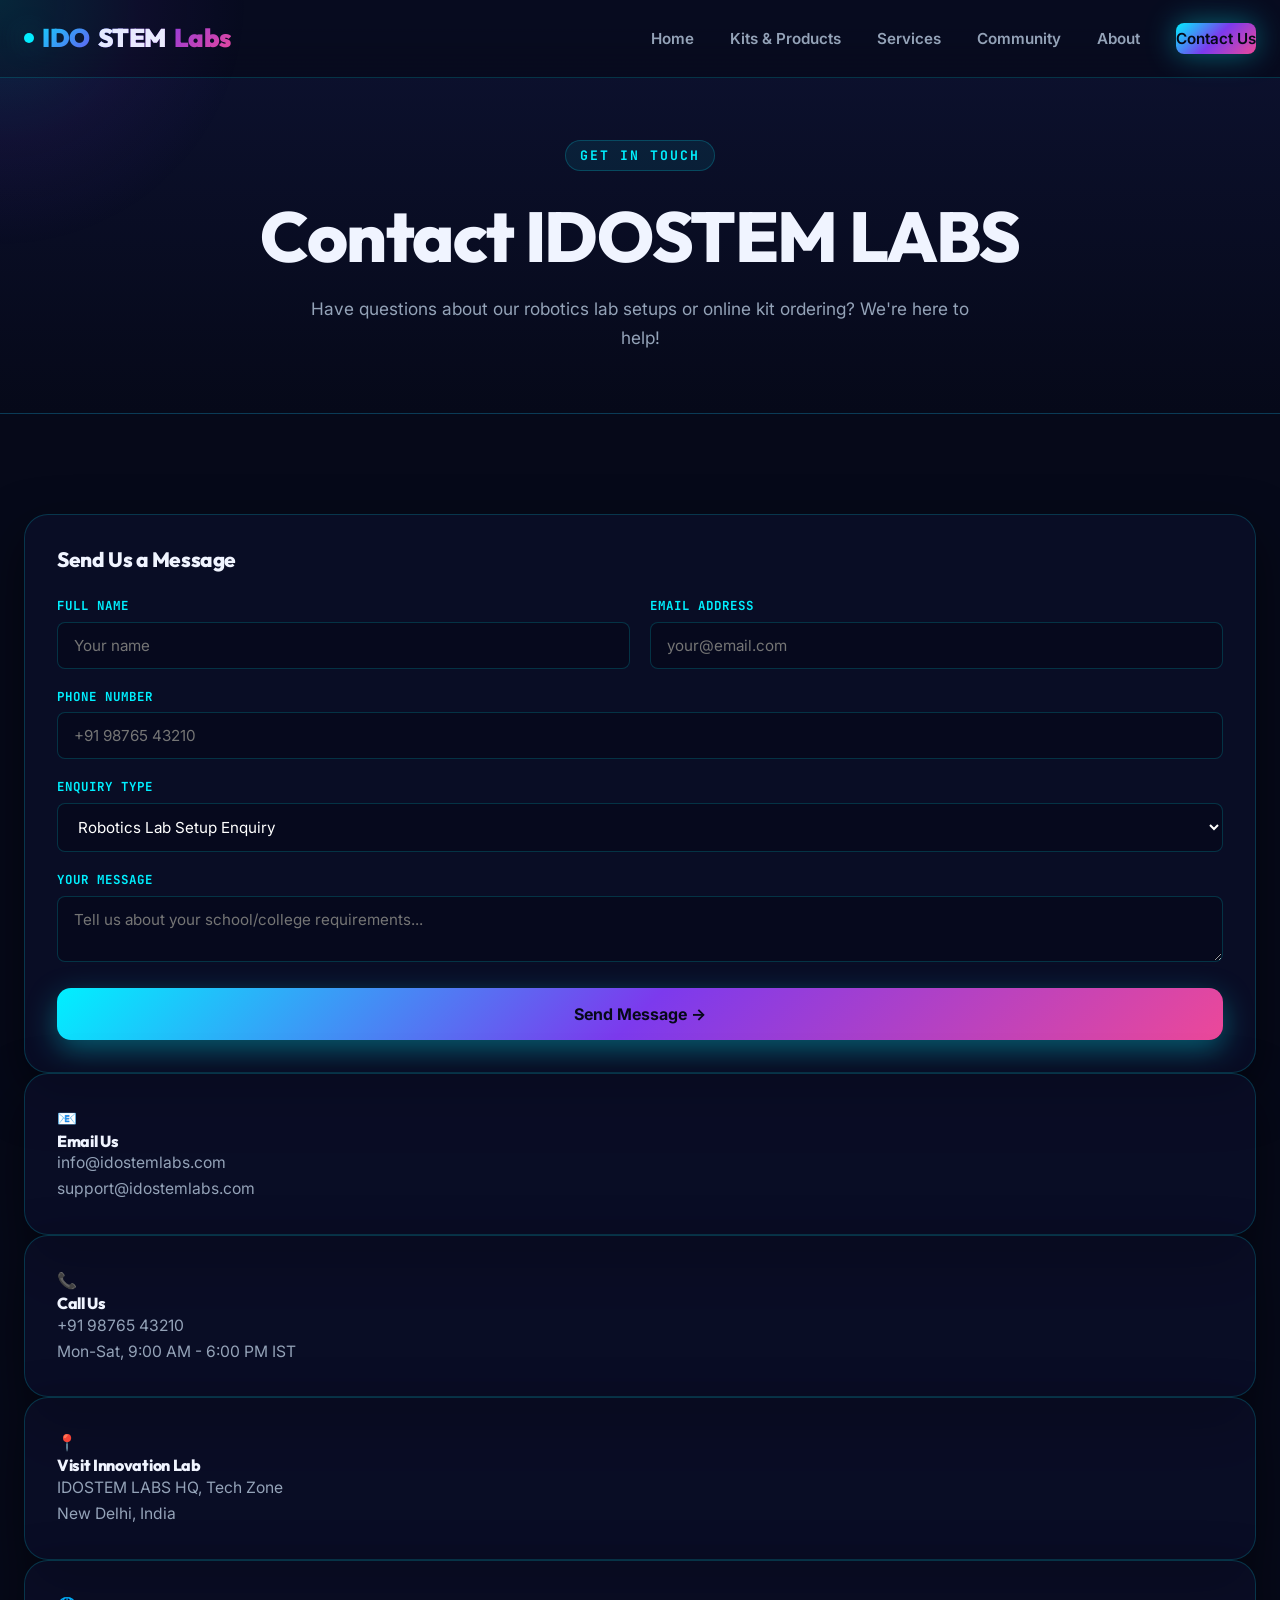
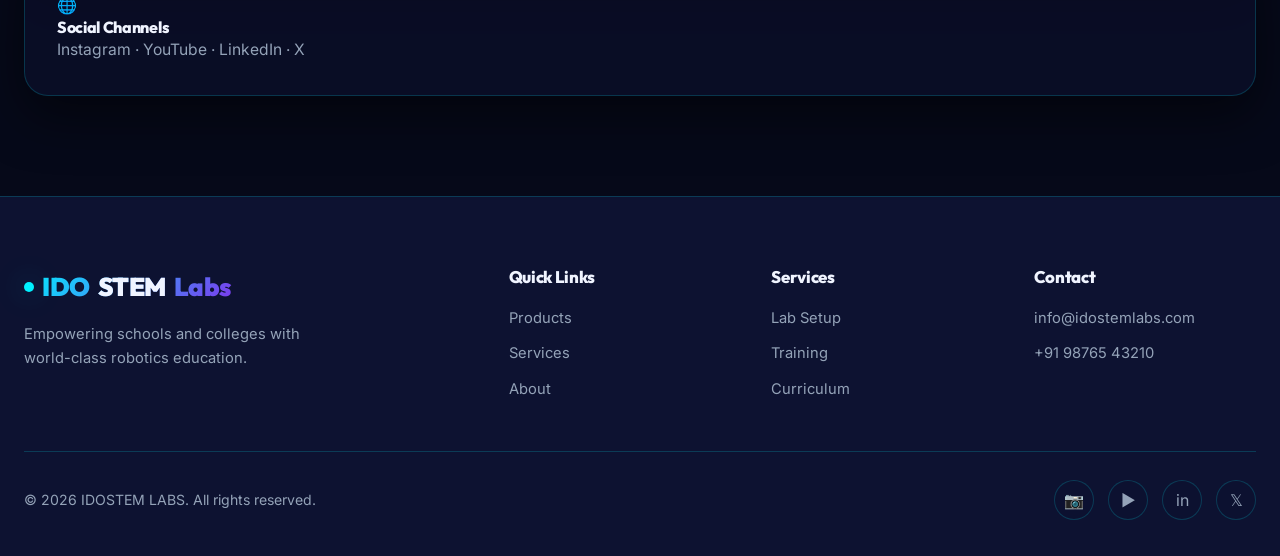
==== contact.html @ 1b4296c6 "New products added" ====
<!DOCTYPE html>
<html lang="en">
<head>
  <meta charset="UTF-8">
  <meta name="viewport" content="width=device-width, initial-scale=1.0">
  <title>Contact Us — IDOSTEM LABS</title>
  <meta name="description" content="Get in touch with IDOSTEM LABS for robotics lab setup, kit enquiries, and STEM education partnerships.">
  <link rel="stylesheet" href="css/index.css">
</head>
<body>
  <nav class="navbar" id="navbar">
    <div class="container">
      <a href="index.html" class="nav-logo">
        <div class="logo-dot"></div>
        IDO<span>STEM</span> Labs
      </a>
      <ul class="nav-links" id="nav-links">
        <li><a href="index.html">Home</a></li>
        <li><a href="products.html">Kits & Products</a></li>
        <li><a href="services.html">Services</a></li>
        <li><a href="community.html">Community</a></li>
        <li><a href="about.html">About</a></li>
        <li><a href="contact.html" class="nav-cta active">Contact Us</a></li>
      </ul>
      <button class="hamburger" id="hamburger" aria-label="Menu"><span></span><span></span><span></span></button>
    </div>
  </nav>

  <section class="page-hero">
    <div class="container">
      <span class="section-tag" data-reveal="fade-down">GET IN TOUCH</span>
      <h1 data-reveal="fade-up" data-delay="100"><span class="gradient-text">Contact</span> IDOSTEM LABS</h1>
      <p data-reveal="fade-up" data-delay="250">Have questions about our robotics lab setups or online kit ordering? We're here to help!</p>
    </div>
  </section>

  <section>
    <div class="container">
      <div class="contact-grid">
        <div data-reveal="fade-right" data-delay="100">
          <div class="glass-card" data-tilt>
            <div class="card-glow"></div>
            <h3 style="margin-bottom:24px;">Send Us a Message</h3>
            <form id="contact-form" onsubmit="event.preventDefault(); alert('Thank you! Our robotics team will get back to you within 24 hours.'); this.reset();">
              <div style="display:grid;grid-template-columns:1fr 1fr;gap:20px;">
                <div class="form-group">
                  <label for="name">FULL NAME</label>
                  <input type="text" id="name" placeholder="Your name" required>
                </div>
                <div class="form-group">
                  <label for="email">EMAIL ADDRESS</label>
                  <input type="email" id="email" placeholder="your@email.com" required>
                </div>
              </div>
              <div class="form-group">
                <label for="phone">PHONE NUMBER</label>
                <input type="tel" id="phone" placeholder="+91 98765 43210">
              </div>
              <div class="form-group">
                <label for="subject">ENQUIRY TYPE</label>
                <select id="subject">
                  <option>Robotics Lab Setup Enquiry</option>
                  <option>Online Kit Order / Bulk Purchase</option>
                  <option>Teacher Training Program</option>
                  <option>School Workshop Request</option>
                  <option>Competition Mentorship</option>
                  <option>Other Enquiry</option>
                </select>
              </div>
              <div class="form-group">
                <label for="message">YOUR MESSAGE</label>
                <textarea id="message" placeholder="Tell us about your school/college requirements..." required></textarea>
              </div>
              <button type="submit" class="btn btn-primary" style="width:100%;justify-content:center;">Send Message →</button>
            </form>
          </div>
        </div>

        <div class="contact-info-cards" data-reveal="fade-left" data-delay="250">
          <div class="glass-card" data-tilt>
            <div class="card-glow"></div>
            <div class="contact-card">
              <div class="icon">📧</div>
              <div><h4>Email Us</h4><p>info@idostemlabs.com</p><p>support@idostemlabs.com</p></div>
            </div>
          </div>

          <div class="glass-card" data-tilt>
            <div class="card-glow"></div>
            <div class="contact-card">
              <div class="icon">📞</div>
              <div><h4>Call Us</h4><p>+91 98765 43210</p><p>Mon-Sat, 9:00 AM - 6:00 PM IST</p></div>
            </div>
          </div>

          <div class="glass-card" data-tilt>
            <div class="card-glow"></div>
            <div class="contact-card">
              <div class="icon">📍</div>
              <div><h4>Visit Innovation Lab</h4><p>IDOSTEM LABS HQ, Tech Zone</p><p>New Delhi, India</p></div>
            </div>
          </div>

          <div class="glass-card" data-tilt>
            <div class="card-glow"></div>
            <div class="contact-card">
              <div class="icon">🌐</div>
              <div><h4>Social Channels</h4><p>Instagram · YouTube · LinkedIn · X</p></div>
            </div>
          </div>
        </div>
      </div>
    </div>
  </section>

  <footer class="footer">
    <div class="container">
      <div class="footer-grid">
        <div class="footer-brand">
          <a href="index.html" class="nav-logo">
            <div class="logo-dot"></div>
            IDO<span>STEM</span> Labs
          </a>
          <p>Empowering schools and colleges with world-class robotics education.</p>
        </div>
        <div class="footer-col"><h4>Quick Links</h4><ul><li><a href="products.html">Products</a></li><li><a href="services.html">Services</a></li><li><a href="about.html">About</a></li></ul></div>
        <div class="footer-col"><h4>Services</h4><ul><li><a href="services.html">Lab Setup</a></li><li><a href="services.html">Training</a></li><li><a href="services.html">Curriculum</a></li></ul></div>
        <div class="footer-col"><h4>Contact</h4><ul><li><a href="mailto:info@idostemlabs.com">info@idostemlabs.com</a></li><li><a href="tel:+919876543210">+91 98765 43210</a></li></ul></div>
      </div>
      <div class="footer-bottom"><span>© 2026 IDOSTEM LABS. All rights reserved.</span><div class="footer-socials"><a href="#">📷</a><a href="#">▶</a><a href="#">in</a><a href="#">𝕏</a></div></div>
    </div>
  </footer>
  <script src="js/main.js"></script>
</body>
</html>
---- css/index.css ----
@import url('https://fonts.googleapis.com/css2?family=Outfit:wght@300;400;500;600;700;800;900&family=Inter:wght@300;400;500;600;700&family=JetBrains+Mono:wght@400;500&display=swap');

:root {
  --bg-primary: #060919;
  --bg-secondary: #0D1231;
  --bg-card: rgba(13, 18, 49, 0.65);
  --text-primary: #F0F4FF;
  --text-secondary: #94A3B8;
  --accent-cyan: #00F0FF;
  --accent-purple: #9333EA;
  --accent-pink: #F43F5E;
  --accent-green: #10B981;
  --accent-orange: #F59E0B;
  --gradient-main: linear-gradient(135deg, #00F0FF 0%, #7C3AED 50%, #EC4899 100%);
  --gradient-glow: linear-gradient(135deg, rgba(0,240,255,0.4) 0%, rgba(124,58,237,0.4) 100%);
  --gradient-card: linear-gradient(135deg, rgba(255,255,255,0.07) 0%, rgba(255,255,255,0.02) 100%);
  --glass-bg: rgba(13, 18, 49, 0.55);
  --glass-border: rgba(0, 240, 255, 0.18);
  --glass-shadow: 0 20px 50px rgba(0, 0, 0, 0.5);
  --glow-cyan: 0 0 30px rgba(0, 240, 255, 0.4);
  --glow-purple: 0 0 30px rgba(147, 51, 234, 0.4);
  --radius-sm: 8px;
  --radius-md: 14px;
  --radius-lg: 24px;
  --radius-xl: 32px;
  --font-heading: 'Outfit', sans-serif;
  --font-body: 'Inter', sans-serif;
  --font-mono: 'JetBrains Mono', monospace;
  --transition-fast: 0.2s ease;
  --transition-med: 0.4s cubic-bezier(0.16, 1, 0.3, 1);
  --transition-slow: 0.8s cubic-bezier(0.16, 1, 0.3, 1);
}

*, *::before, *::after { box-sizing: border-box; margin: 0; padding: 0; }

html {
  scroll-behavior: smooth;
  font-size: 16px;
  scrollbar-width: thin;
  scrollbar-color: var(--accent-cyan) var(--bg-primary);
}

body {
  font-family: var(--font-body);
  background: var(--bg-primary);
  color: var(--text-primary);
  line-height: 1.6;
  overflow-x: hidden;
  -webkit-font-smoothing: antialiased;
  position: relative;
  width: 100%;
}

/* CURSOR GLOW FOLLOWER */
.cursor-glow {
  position: fixed;
  width: 500px;
  height: 500px;
  border-radius: 50%;
  background: radial-gradient(circle, rgba(0, 240, 255, 0.12) 0%, rgba(124, 58, 237, 0.06) 40%, transparent 70%);
  pointer-events: none;
  transform: translate(-50%, -50%);
  z-index: 9999;
  transition: opacity 0.3s ease;
}

::-webkit-scrollbar { width: 8px; }
::-webkit-scrollbar-track { background: var(--bg-primary); }
::-webkit-scrollbar-thumb { background: var(--accent-cyan); border-radius: 4px; }

::selection { background: rgba(0, 240, 255, 0.35); color: #fff; }

h1, h2, h3, h4, h5, h6 { font-family: var(--font-heading); font-weight: 800; line-height: 1.18; letter-spacing: -0.02em; }
h1 { font-size: clamp(2.2rem, 5.5vw, 4.5rem); }
h2 { font-size: clamp(1.8rem, 4vw, 3.2rem); }
h3 { font-size: clamp(1.2rem, 2.5vw, 1.75rem); }

a { color: var(--accent-cyan); text-decoration: none; transition: var(--transition-fast); }
a:hover { color: #fff; }

img { max-width: 100%; height: auto; display: block; }

.container { max-width: 1280px; margin: 0 auto; padding: 0 24px; width: 100%; }

/* NAVBAR */
.navbar {
  position: fixed; top: 0; left: 0; width: 100%; z-index: 1000;
  padding: 18px 0;
  background: rgba(6, 9, 25, 0.7);
  backdrop-filter: blur(24px); -webkit-backdrop-filter: blur(24px);
  border-bottom: 1px solid var(--glass-border);
  transition: transform 0.4s ease, padding 0.4s ease, background 0.4s ease;
}
.navbar.scrolled { padding: 12px 0; background: rgba(6, 9, 25, 0.94); box-shadow: 0 10px 30px rgba(0,0,0,0.5); }
.navbar .container { display: flex; align-items: center; justify-content: space-between; }
.nav-logo {
  font-family: var(--font-heading); font-size: 1.6rem; font-weight: 900;
  background: var(--gradient-main); -webkit-background-clip: text; -webkit-text-fill-color: transparent;
  background-clip: text; letter-spacing: -0.5px; display: flex; align-items: center; gap: 8px;
}
.nav-logo span { -webkit-text-fill-color: var(--text-primary); }
.nav-logo .logo-dot { width: 10px; height: 10px; border-radius: 50%; background: var(--accent-cyan); box-shadow: var(--glow-cyan); }
.nav-links { display: flex; gap: 36px; list-style: none; align-items: center; }
.nav-links a {
  color: var(--text-secondary); font-size: 0.95rem; font-weight: 600;
  position: relative; padding: 6px 0; transition: var(--transition-fast);
}
.nav-links a::after {
  content: ''; position: absolute; bottom: -2px; left: 0; width: 0; height: 2px;
  background: var(--gradient-main); transition: var(--transition-med); border-radius: 2px;
}
.nav-links a:hover, .nav-links a.active { color: var(--text-primary); }
.nav-links a:hover::after, .nav-links a.active::after { width: 100%; }

.nav-cta {
  padding: 10px 24px; border-radius: var(--radius-sm);
  background: var(--gradient-main); color: var(--bg-primary) !important;
  font-weight: 700; font-size: 0.9rem; border: none; cursor: pointer;
  transition: var(--transition-med); box-shadow: var(--glow-cyan);
}
.nav-cta:hover { transform: translateY(-2px) scale(1.04); box-shadow: 0 0 35px rgba(0,240,255,0.6); }
.nav-cta::after { display: none !important; }

.hamburger { display: none; flex-direction: column; gap: 6px; cursor: pointer; background: none; border: none; padding: 8px; z-index: 1001; }
.hamburger span { width: 26px; height: 2px; background: var(--text-primary); border-radius: 2px; transition: var(--transition-fast); }
.hamburger.active span:nth-child(1) { transform: rotate(45deg) translate(6px, 6px); }
.hamburger.active span:nth-child(2) { opacity: 0; }
.hamburger.active span:nth-child(3) { transform: rotate(-45deg) translate(6px, -6px); }

/* HERO */
.hero {
  position: relative; min-height: 100vh; display: flex; align-items: center;
  overflow: hidden; padding-top: 120px; padding-bottom: 80px;
}
.hero-canvas { position: absolute; top: 0; left: 0; width: 100%; height: 100%; z-index: 0; }
.hero-overlay {
  position: absolute; top: 0; left: 0; width: 100%; height: 100%;
  background: radial-gradient(circle at 20% 40%, rgba(0,240,255,0.12) 0%, transparent 60%),
              radial-gradient(circle at 80% 30%, rgba(147,51,234,0.1) 0%, transparent 50%),
              linear-gradient(to bottom, transparent 70%, var(--bg-primary) 100%);
  z-index: 1; pointer-events: none;
}
.hero-content { position: relative; z-index: 2; width: 100%; }
.hero-badge {
  display: inline-flex; align-items: center; gap: 10px;
  padding: 8px 20px; border-radius: 50px;
  background: rgba(0, 240, 255, 0.08); border: 1px solid rgba(0, 240, 255, 0.25);
  font-size: 0.85rem; font-family: var(--font-mono); color: var(--accent-cyan); margin-bottom: 24px;
  box-shadow: 0 0 20px rgba(0,240,255,0.15);
  backdrop-filter: blur(10px);
}
.hero-badge .dot { width: 8px; height: 8px; border-radius: 50%; background: var(--accent-green); box-shadow: 0 0 10px var(--accent-green); animation: pulse-dot 2s infinite; }
.hero h1 { margin-bottom: 24px; text-shadow: 0 10px 30px rgba(0,0,0,0.5); }
.hero h1 .gradient-text {
  background: var(--gradient-main); -webkit-background-clip: text; -webkit-text-fill-color: transparent; background-clip: text;
  display: inline-block;
}
.hero p { font-size: 1.2rem; color: var(--text-secondary); margin-bottom: 36px; line-height: 1.7; }
.hero-buttons { display: flex; gap: 16px; flex-wrap: wrap; }

/* BUTTONS */
.btn {
  display: inline-flex; align-items: center; gap: 10px;
  padding: 16px 32px; border-radius: var(--radius-md);
  font-family: var(--font-body); font-weight: 700; font-size: 1rem;
  cursor: pointer; transition: var(--transition-med); border: none; position: relative; overflow: hidden;
}
.btn-primary {
  background: var(--gradient-main); color: var(--bg-primary);
  box-shadow: 0 10px 30px rgba(0, 240, 255, 0.35);
}
.btn-primary:hover { transform: translateY(-4px) scale(1.02); box-shadow: 0 15px 40px rgba(0, 240, 255, 0.5); color: var(--bg-primary); }
.btn-secondary {
  background: rgba(13, 18, 49, 0.7); color: var(--text-primary);
  border: 1px solid var(--glass-border);
  backdrop-filter: blur(12px);
}
.btn-secondary:hover { border-color: var(--accent-cyan); background: rgba(0, 240, 255, 0.1); color: var(--accent-cyan); transform: translateY(-4px); box-shadow: var(--glow-cyan); }
.btn-buy {
  background: linear-gradient(135deg, #10B981 0%, #059669 100%);
  color: #fff;
  box-shadow: 0 8px 25px rgba(16, 185, 129, 0.4);
}
.btn-buy:hover {
  transform: translateY(-3px) scale(1.03);
  box-shadow: 0 12px 30px rgba(16, 185, 129, 0.6);
  color: #fff;
}

/* HERO CAROUSEL / SLIDER STYLES */
.hero-carousel-wrapper {
  position: relative;
  padding: 0 !important;
  overflow: hidden;
  border-radius: var(--radius-xl);
  border: 1px solid var(--glass-border);
  box-shadow: 0 30px 60px rgba(0, 0, 0, 0.6), var(--glow-cyan);
  height: 480px;
  width: 100%;
}
.hero-carousel { width: 100%; height: 100%; position: relative; }
.hero-slide {
  position: absolute; top: 0; left: 0; width: 100%; height: 100%;
  opacity: 0; transform: scale(1.04);
  transition: opacity 0.8s cubic-bezier(0.16, 1, 0.3, 1), transform 0.8s cubic-bezier(0.16, 1, 0.3, 1);
  pointer-events: none;
}
.hero-slide.active { opacity: 1; transform: scale(1); pointer-events: auto; }
.hero-slide img { width: 100%; height: 100%; object-fit: cover; }
.slide-caption {
  position: absolute; bottom: 0; left: 0; right: 0;
  padding: 40px 32px 24px;
  background: linear-gradient(to top, rgba(6,9,25,0.95) 0%, rgba(6,9,25,0.4) 60%, transparent 100%);
  text-align: left;
}
.slide-tag {
  display: inline-block; background: rgba(0, 240, 255, 0.2);
  color: var(--accent-cyan); border: 1px solid rgba(0, 240, 255, 0.4);
  font-family: var(--font-mono); font-size: 0.78rem; font-weight: 700;
  padding: 4px 14px; border-radius: 50px; margin-bottom: 8px; letter-spacing: 1px;
}
.slide-caption h3 { font-size: 1.4rem; color: #fff; text-shadow: 0 4px 12px rgba(0,0,0,0.8); }
.slider-btn {
  position: absolute; top: 50%; transform: translateY(-50%);
  width: 48px; height: 48px; border-radius: 50%;
  background: rgba(6, 9, 25, 0.65); border: 1px solid var(--glass-border);
  color: var(--accent-cyan); font-size: 1.2rem; cursor: pointer;
  display: flex; align-items: center; justify-content: center; z-index: 10;
  transition: var(--transition-fast); backdrop-filter: blur(10px);
}
.slider-btn:hover { background: var(--accent-cyan); color: var(--bg-primary); box-shadow: var(--glow-cyan); transform: translateY(-50%) scale(1.1); }
.prev-btn { left: 20px; }
.next-btn { right: 20px; }
.slider-dots { position: absolute; bottom: 20px; right: 32px; display: flex; gap: 10px; z-index: 10; }
.dot-indicator {
  width: 12px; height: 12px; border-radius: 50%;
  background: rgba(255, 255, 255, 0.3); border: 1px solid rgba(0, 240, 255, 0.4);
  cursor: pointer; transition: var(--transition-fast);
}
.dot-indicator:hover, .dot-indicator.active { background: var(--accent-cyan); box-shadow: var(--glow-cyan); transform: scale(1.25); }

/* PAGE HERO (inner pages) */
.page-hero {
  padding: 140px 0 60px;
  text-align: center;
  background: linear-gradient(to bottom, var(--bg-secondary) 0%, var(--bg-primary) 100%);
  border-bottom: 1px solid var(--glass-border);
}
.page-hero h1 { margin: 12px 0 16px; }
.page-hero p { color: var(--text-secondary); font-size: 1.08rem; max-width: 680px; margin: 0 auto; line-height: 1.7; }

/* SECTIONS */
section { padding: 100px 0; position: relative; z-index: 2; }
.section-header { text-align: center; margin-bottom: 60px; }
.section-tag {
  display: inline-block; font-size: 0.82rem; font-weight: 700; text-transform: uppercase;
  letter-spacing: 2px; color: var(--accent-cyan); margin-bottom: 12px;
  font-family: var(--font-mono); background: rgba(0,240,255,0.08); padding: 4px 14px; border-radius: 50px; border: 1px solid rgba(0,240,255,0.2);
}
.section-header h2 { margin-bottom: 18px; }
.section-header p { color: var(--text-secondary); max-width: 640px; margin: 0 auto; font-size: 1.1rem; line-height: 1.7; }

/* GLASS CARDS */
.glass-card {
  background: var(--glass-bg); backdrop-filter: blur(24px); -webkit-backdrop-filter: blur(24px);
  border: 1px solid var(--glass-border); border-radius: var(--radius-lg);
  padding: 32px; transition: var(--transition-slow); position: relative; overflow: hidden;
  box-shadow: var(--glass-shadow);
}
.glass-card .card-glow {
  position: absolute; top: 0; left: 0; width: 100%; height: 100%;
  pointer-events: none; opacity: 0; transition: opacity 0.4s ease;
}
.glass-card:hover { border-color: rgba(0, 240, 255, 0.4); box-shadow: var(--glow-cyan), 0 20px 40px rgba(0,0,0,0.6); }
.glass-card:hover .card-glow { opacity: 1; }

/* ───── E-COMMERCE & KIT STORE ENHANCEMENTS ───── */
.kit-filter-tabs {
  display: flex; justify-content: center; gap: 12px; flex-wrap: wrap; margin-bottom: 40px;
}
.age-pill {
  padding: 10px 22px; border-radius: 50px;
  background: rgba(13, 18, 49, 0.7); border: 1px solid var(--glass-border);
  color: var(--text-secondary); font-weight: 700; font-size: 0.92rem;
  cursor: pointer; transition: var(--transition-fast); backdrop-filter: blur(10px);
}
.age-pill.active, .age-pill:hover {
  background: var(--gradient-main); color: var(--bg-primary);
  border-color: transparent; box-shadow: var(--glow-cyan); transform: translateY(-2px);
}

.parent-guarantee-banner {
  background: linear-gradient(135deg, rgba(16,185,129,0.12) 0%, rgba(0,240,255,0.08) 100%);
  border: 1px solid rgba(16,185,129,0.3); border-radius: var(--radius-lg);
  padding: 24px 32px; margin-bottom: 48px;
  display: grid; grid-template-columns: repeat(auto-fit, minmax(220px, 1fr)); gap: 20px;
}
.guarantee-item { display: flex; align-items: center; gap: 14px; }
.guarantee-icon { font-size: 2.2rem; }
.guarantee-text h4 { font-size: 0.98rem; color: #fff; margin-bottom: 2px; }
.guarantee-text p { font-size: 0.82rem; color: var(--text-secondary); }

.kit-card-badge {
  position: absolute; top: 14px; left: 14px; z-index: 5;
  background: var(--accent-pink); color: #fff;
  font-family: var(--font-mono); font-weight: 800; font-size: 0.75rem;
  padding: 4px 10px; border-radius: 6px; box-shadow: 0 4px 12px rgba(244,63,94,0.4);
}

.kit-original-price {
  text-decoration: line-through; color: var(--text-secondary);
  font-size: 0.95rem; margin-right: 8px; font-weight: 500;
}
.kit-discount-percent {
  color: var(--accent-green); font-weight: 800; font-size: 0.85rem;
  background: rgba(16,185,129,0.15); padding: 2px 8px; border-radius: 4px;
}

.kit-highlights {
  list-style: none; margin: 16px 0; padding: 0;
}
.kit-highlights li {
  font-size: 0.88rem; color: var(--text-secondary); margin-bottom: 6px;
  display: flex; align-items: center; gap: 8px;
}
.kit-highlights li::before {
  content: '✓'; color: var(--accent-cyan); font-weight: 900;
}

/* ───── CHECKOUT MODAL ───── */
.modal-overlay {
  position: fixed; top: 0; left: 0; width: 100%; height: 100%;
  background: rgba(6, 9, 25, 0.85); backdrop-filter: blur(16px); -webkit-backdrop-filter: blur(16px);
  z-index: 10000; opacity: 0; pointer-events: none;
  transition: opacity 0.3s ease; display: flex; align-items: center; justify-content: center;
  padding: 20px;
}
.modal-overlay.active { opacity: 1; pointer-events: auto; }
.modal-box {
  background: var(--bg-secondary); border: 1px solid var(--glass-border);
  border-radius: var(--radius-xl); max-width: 580px; width: 100%;
  max-height: 90vh; overflow-y: auto; padding: 36px;
  position: relative; box-shadow: 0 30px 70px rgba(0,0,0,0.8), var(--glow-cyan);
  transform: scale(0.92) translateY(20px); transition: transform 0.3s cubic-bezier(0.16, 1, 0.3, 1);
}
.modal-overlay.active .modal-box { transform: scale(1) translateY(0); }
.modal-close {
  position: absolute; top: 20px; right: 20px;
  width: 36px; height: 36px; border-radius: 50%; background: rgba(255,255,255,0.08);
  border: 1px solid var(--glass-border); color: #fff; font-size: 1.2rem;
  cursor: pointer; display: flex; align-items: center; justify-content: center;
  transition: var(--transition-fast);
}
.modal-close:hover { background: var(--accent-pink); border-color: transparent; }

.payment-options { display: flex; gap: 10px; margin-top: 10px; flex-wrap: wrap; }
.payment-chip {
  padding: 10px 16px; border-radius: var(--radius-sm);
  border: 1px solid var(--glass-border); background: rgba(255,255,255,0.03);
  color: var(--text-primary); font-size: 0.88rem; font-weight: 600; cursor: pointer;
  transition: var(--transition-fast); display: flex; align-items: center; gap: 8px;
}
.payment-chip.selected, .payment-chip:hover {
  border-color: var(--accent-cyan); background: rgba(0,240,255,0.12); color: var(--accent-cyan);
}

.form-group { margin-bottom: 18px; text-align: left; }
.form-group label {
  display: block; font-size: 0.78rem; font-family: var(--font-mono);
  color: var(--accent-cyan); margin-bottom: 6px; font-weight: 700; letter-spacing: 1px;
}
.form-group input, .form-group select, .form-group textarea {
  width: 100%; padding: 13px 16px; border-radius: var(--radius-sm);
  background: rgba(6, 9, 25, 0.6); border: 1px solid var(--glass-border);
  color: #fff; font-family: var(--font-body); font-size: 0.95rem;
  outline: none; transition: var(--transition-fast);
}
.form-group input:focus, .form-group select:focus, .form-group textarea:focus {
  border-color: var(--accent-cyan); box-shadow: 0 0 15px rgba(0,240,255,0.25);
}

/* FEATURES / SERVICES GRID */
.features-grid { display: grid; grid-template-columns: repeat(auto-fit, minmax(300px, 1fr)); gap: 24px; }
.feature-icon {
  width: 60px; height: 60px; border-radius: var(--radius-md);
  background: rgba(0, 240, 255, 0.1); border: 1px solid rgba(0, 240, 255, 0.2);
  display: flex; align-items: center; justify-content: center;
  font-size: 1.7rem; margin-bottom: 20px; transition: var(--transition-med);
}
.glass-card:hover .feature-icon { background: rgba(0, 240, 255, 0.2); transform: scale(1.1) rotate(4deg); box-shadow: var(--glow-cyan); }
.glass-card h3 { margin-bottom: 12px; font-size: 1.3rem; }
.glass-card p { color: var(--text-secondary); font-size: 0.98rem; line-height: 1.65; }

/* PRODUCT GRID - CHROMA GRID STYLING */
.products-grid { display: grid; grid-template-columns: repeat(auto-fill, minmax(280px, 1fr)); gap: 28px; }
.product-card {
  position: relative;
  display: flex;
  flex-direction: column;
  justify-content: space-between;
  background: var(--card-gradient, linear-gradient(160deg, rgba(13, 18, 49, 0.85) 0%, rgba(6, 9, 25, 0.95) 100%));
  backdrop-filter: blur(24px);
  -webkit-backdrop-filter: blur(24px);
  border: 1px solid var(--glass-border);
  border-top: 2px solid var(--card-border, var(--accent-cyan));
  border-radius: 20px;
  overflow: hidden;
  transition: border-color 0.3s ease, transform 0.3s ease, box-shadow 0.3s ease;
  box-shadow: 0 10px 30px rgba(0, 0, 0, 0.5);

  --mouse-x: 50%;
  --mouse-y: 50%;
  --spotlight-color: rgba(0, 240, 255, 0.22);
}

.product-card:hover {
  border-color: var(--card-border, var(--accent-cyan));
  transform: translateY(-6px);
  box-shadow: 0 20px 40px rgba(0, 0, 0, 0.7), 0 0 25px rgba(0, 240, 255, 0.25);
}

/* CHROMA RADIAL SPOTLIGHT OVERLAY */
.product-card::before {
  content: '';
  position: absolute;
  inset: 0;
  background: radial-gradient(circle 280px at var(--mouse-x, 50%) var(--mouse-y, 50%), var(--spotlight-color, rgba(0, 240, 255, 0.25)), transparent 70%);
  pointer-events: none;
  opacity: 0;
  transition: opacity 0.4s ease;
  z-index: 3;
}

.product-card:hover::before {
  opacity: 1;
}

/* CHROMA TOP GLOW BAR */
.product-card::after {
  content: '';
  position: absolute;
  top: 0; left: 0; right: 0;
  height: 3px;
  background: linear-gradient(90deg, transparent 0%, var(--card-border, var(--accent-cyan)) 50%, transparent 100%);
  opacity: 0.8;
  z-index: 4;
  transition: opacity 0.3s ease, box-shadow 0.3s ease;
}

.product-card:hover::after {
  opacity: 1;
  box-shadow: 0 0 16px var(--card-border, var(--accent-cyan)), 0 0 30px var(--card-border, var(--accent-cyan));
}
.product-image {
  height: 220px; overflow: hidden; position: relative;
  background: linear-gradient(135deg, var(--bg-secondary), var(--bg-primary));
  display: flex; align-items: center; justify-content: center;
}
.product-image img { width: 100%; height: 100%; object-fit: cover; transition: var(--transition-slow); }
.product-card:hover .product-image img { transform: scale(1.08); }
.product-tag {
  position: absolute; top: 14px; right: 14px; padding: 5px 12px; border-radius: 50px;
  background: rgba(0,240,255,0.18); border: 1px solid rgba(0,240,255,0.35);
  font-size: 0.78rem; font-weight: 700; color: var(--accent-cyan); font-family: var(--font-mono);
  backdrop-filter: blur(10px);
}
.product-info { padding: 24px; display: flex; flex-direction: column; flex: 1; justify-content: space-between; }
.product-info h3 { font-size: 1.2rem; margin-bottom: 8px; }
.product-info .price { font-size: 1.4rem; font-weight: 800; color: var(--accent-cyan); margin-bottom: 14px; font-family: var(--font-mono); }

/* STATS */
.stats-section { background: var(--bg-secondary); border-top: 1px solid var(--glass-border); border-bottom: 1px solid var(--glass-border); }
.stats-grid { display: grid; grid-template-columns: repeat(4, 1fr); gap: 30px; text-align: center; }
.stat-item h3 { font-size: 3.2rem; background: var(--gradient-main); -webkit-background-clip: text; -webkit-text-fill-color: transparent; background-clip: text; font-family: var(--font-mono); margin-bottom: 6px; }
.stat-item p { color: var(--text-secondary); font-size: 1rem; font-weight: 600; }

/* TESTIMONIALS */
.testimonials-grid { display: grid; grid-template-columns: repeat(auto-fit, minmax(300px, 1fr)); gap: 24px; }
.testimonial-card { padding: 30px; }
.testimonial-card .stars { color: var(--accent-orange); font-size: 1.1rem; margin-bottom: 16px; letter-spacing: 2px; }
.testimonial-card blockquote { font-size: 1rem; color: var(--text-secondary); font-style: italic; margin-bottom: 20px; line-height: 1.7; }
.testimonial-author { display: flex; align-items: center; gap: 14px; }
.testimonial-avatar {
  width: 46px; height: 46px; border-radius: 50%; background: var(--gradient-main);
  display: flex; align-items: center; justify-content: center; font-weight: 800; color: var(--bg-primary);
  box-shadow: var(--glow-cyan);
}
.testimonial-name { font-weight: 700; font-size: 1rem; }
.testimonial-role { font-size: 0.82rem; color: var(--text-secondary); }

/* CTA SECTION */
.cta-section {
  text-align: center; padding: 120px 0;
  background: radial-gradient(circle at center, rgba(0,240,255,0.12) 0%, rgba(147,51,234,0.06) 40%, transparent 70%);
}
.cta-section h2 { margin-bottom: 18px; }
.cta-section p { color: var(--text-secondary); max-width: 540px; margin: 0 auto 36px; font-size: 1.15rem; }

/* FOOTER */
.footer { padding: 70px 0 36px; border-top: 1px solid var(--glass-border); background: var(--bg-secondary); }
.footer-grid { display: grid; grid-template-columns: 2fr 1fr 1fr 1fr; gap: 40px; margin-bottom: 40px; }
.footer-brand p { color: var(--text-secondary); margin-top: 14px; font-size: 0.92rem; max-width: 320px; line-height: 1.65; }
.footer-col h4 { font-size: 1.05rem; margin-bottom: 18px; color: var(--text-primary); font-family: var(--font-heading); }
.footer-col ul { list-style: none; }
.footer-col li { margin-bottom: 10px; }
.footer-col a { color: var(--text-secondary); font-size: 0.92rem; }
.footer-col a:hover { color: var(--accent-cyan); padding-left: 4px; }
.footer-bottom {
  padding-top: 28px; border-top: 1px solid var(--glass-border);
  display: flex; justify-content: space-between; align-items: center;
  font-size: 0.88rem; color: var(--text-secondary);
}
.footer-socials { display: flex; gap: 14px; }
.footer-socials a {
  width: 40px; height: 40px; border-radius: 50%; border: 1px solid var(--glass-border);
  display: flex; align-items: center; justify-content: center; font-size: 1rem;
  color: var(--text-secondary); transition: var(--transition-fast); background: rgba(13,18,49,0.4);
}
.footer-socials a:hover { border-color: var(--accent-cyan); color: var(--accent-cyan); background: rgba(0,240,255,0.1); transform: translateY(-3px); box-shadow: var(--glow-cyan); }

/* ───── ADVANCED SCROLL ANIMATION ENGINE ───── */
[data-reveal] {
  opacity: 0;
  transition: opacity 0.8s cubic-bezier(0.16, 1, 0.3, 1), transform 0.8s cubic-bezier(0.16, 1, 0.3, 1);
  will-change: opacity, transform;
}

[data-reveal="fade-up"] { transform: translateY(50px); }
[data-reveal="fade-down"] { transform: translateY(-50px); }
[data-reveal="fade-left"] { transform: translateX(50px); }
[data-reveal="fade-right"] { transform: translateX(-50px); }
[data-reveal="zoom-in"] { transform: scale(0.88); }
[data-reveal="flip-up"] { transform: rotateX(35deg) translateY(50px); perspective: 1000px; }

[data-reveal].revealed {
  opacity: 1;
  transform: translateY(0) translateX(0) scale(1) rotateX(0);
}

@keyframes pulse-dot { 0%, 100% { opacity: 1; transform: scale(1); } 50% { opacity: 0.4; transform: scale(0.85); } }

/* ───── MOBILE & TABLET OPTIMIZATIONS ───── */
@media (max-width: 1024px) {
  .stats-grid { grid-template-columns: repeat(2, 1fr); gap: 24px; }
  .footer-grid { grid-template-columns: 1fr 1fr; gap: 32px; }
  .hero-carousel-wrapper { height: 380px; }
}

@media (max-width: 768px) {
  .container { padding: 0 16px; }
  section { padding: 70px 0; }

  /* Navbar Mobile Menu */
  .navbar { padding: 14px 0; }
  .nav-links {
    position: fixed; top: 0; right: -100%; width: 85%; max-width: 320px; height: 100vh;
    background: rgba(6, 9, 25, 0.98); backdrop-filter: blur(30px); -webkit-backdrop-filter: blur(30px);
    flex-direction: column; padding: 100px 28px 36px; gap: 22px; transition: var(--transition-med);
    border-left: 1px solid var(--glass-border); box-shadow: -10px 0 30px rgba(0,0,0,0.8);
    align-items: flex-start;
  }
  .nav-links.active { right: 0; }
  .nav-links a { font-size: 1.1rem; width: 100%; }
  .hamburger { display: flex; }

  /* Hero Section Mobile */
  .hero { min-height: 85vh; padding-top: 110px; padding-bottom: 60px; text-align: center; }
  .hero-badge { font-size: 0.76rem; padding: 6px 14px; margin-bottom: 20px; }
  .hero h1 { font-size: clamp(1.9rem, 7.5vw, 2.8rem); margin-bottom: 18px; }
  .hero p { font-size: 1.02rem; margin-bottom: 28px; }
  .hero-buttons { justify-content: center; flex-direction: column; width: 100%; gap: 12px; }
  .hero-buttons .btn { width: 100%; justify-content: center; }

  .hero-carousel-wrapper { height: 280px; }
  .slide-caption h3 { font-size: 1.05rem; }
  .slider-btn { width: 36px; height: 36px; font-size: 0.9rem; }
  .prev-btn { left: 10px; }
  .next-btn { right: 10px; }
  .slider-dots { bottom: 12px; right: 16px; gap: 6px; }

  /* Glass Cards Mobile Padding */
  .glass-card { padding: 22px 20px; border-radius: var(--radius-md); }
  .features-grid { grid-template-columns: 1fr; gap: 18px; }
  .products-grid { grid-template-columns: 1fr; gap: 20px; }
  .testimonials-grid { grid-template-columns: 1fr; gap: 18px; }

  /* Showcase Section Mobile */
  #showcase .features-grid { grid-template-columns: 1fr; }
  #showcase img { height: 200px !important; }

  /* Modal Mobile */
  .modal-box { padding: 24px 20px; }

  /* Stats Mobile */
  .stats-grid { grid-template-columns: repeat(2, 1fr); gap: 20px; }
  .stat-item h3 { font-size: 2.6rem; }
  .stat-item p { font-size: 0.9rem; }

  /* Section Header Mobile */
  .section-header { margin-bottom: 40px; }
  .section-header p { font-size: 1rem; }

  /* Footer Mobile */
  .footer-grid { grid-template-columns: 1fr; text-align: center; gap: 28px; }
  .footer-brand p { margin: 12px auto 0; }
  .footer-bottom { flex-direction: column; gap: 16px; text-align: center; }
}

@media (max-width: 480px) {
  h1 { font-size: 1.85rem !important; }
  h2 { font-size: 1.6rem !important; }
  .btn { padding: 14px 24px; font-size: 0.95rem; }
  .stat-item h3 { font-size: 2.2rem; }
  .hero-badge { font-size: 0.72rem; }
  .hero-carousel-wrapper { height: 220px; }
}
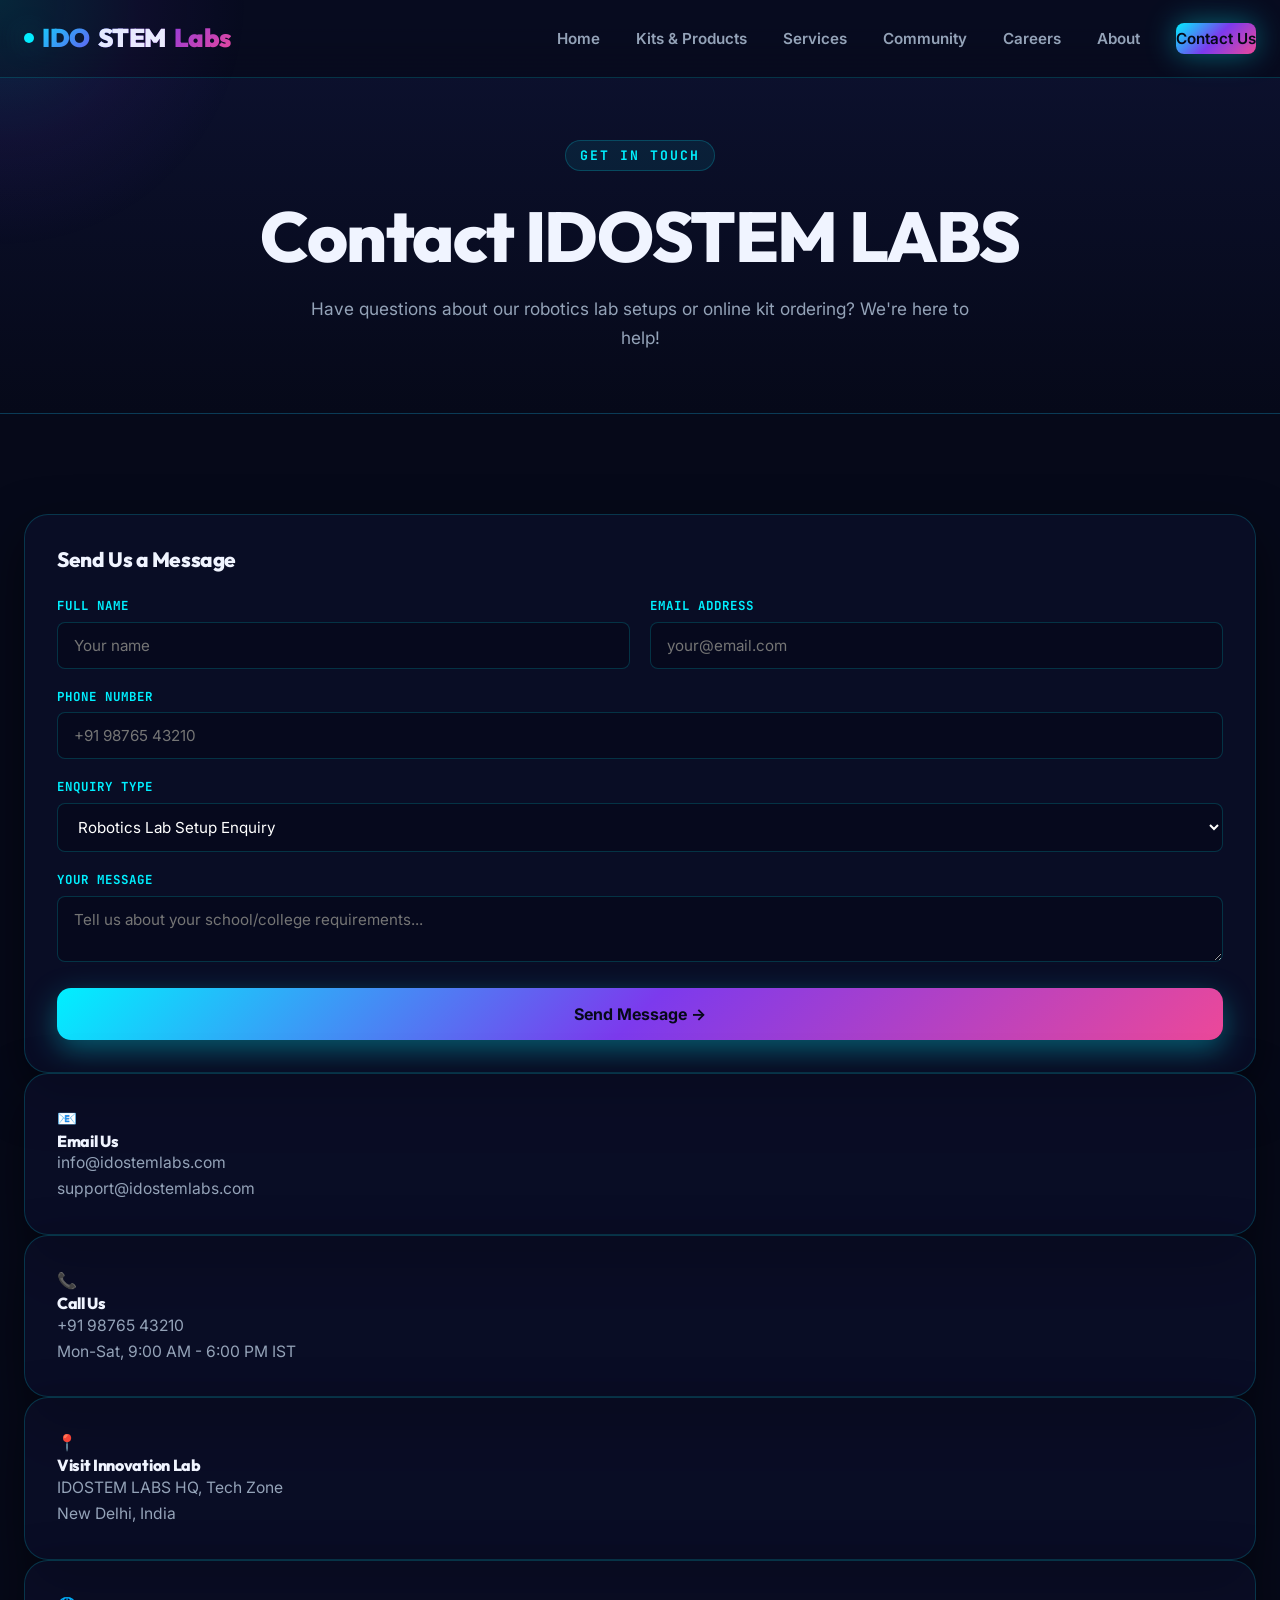
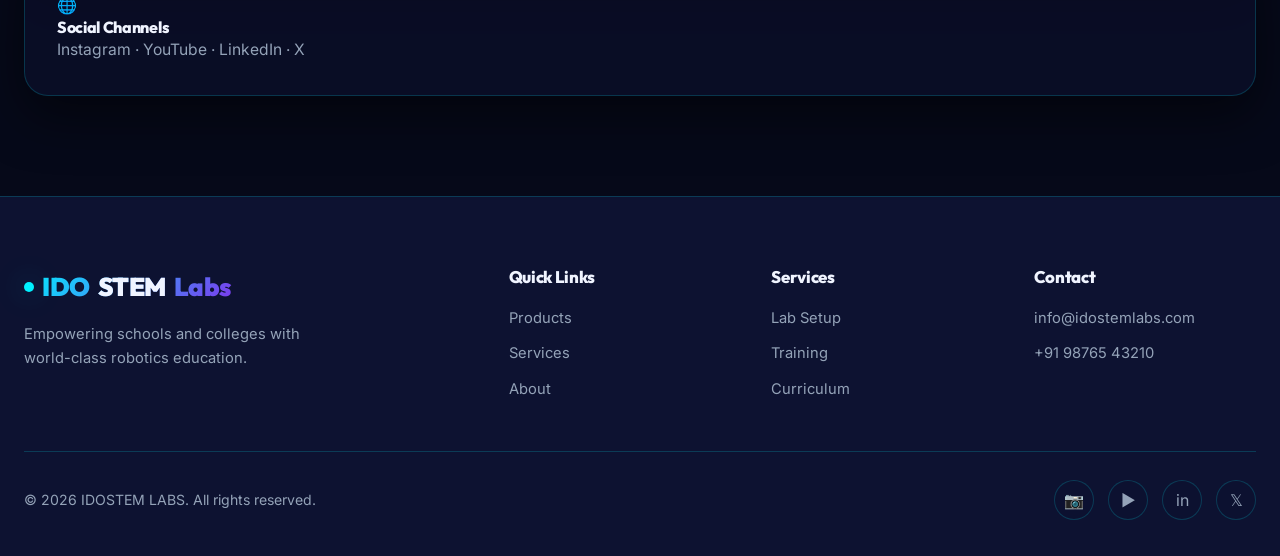
==== commit 57d6fb82: "Add Careers page with open positions and resume attachment form" ====
--- a/contact.html
+++ b/contact.html
@@ -19,6 +19,7 @@
         <li><a href="products.html">Kits & Products</a></li>
         <li><a href="services.html">Services</a></li>
         <li><a href="community.html">Community</a></li>
+        <li><a href="careers.html">Careers</a></li>
         <li><a href="about.html">About</a></li>
         <li><a href="contact.html" class="nav-cta active">Contact Us</a></li>
       </ul>
